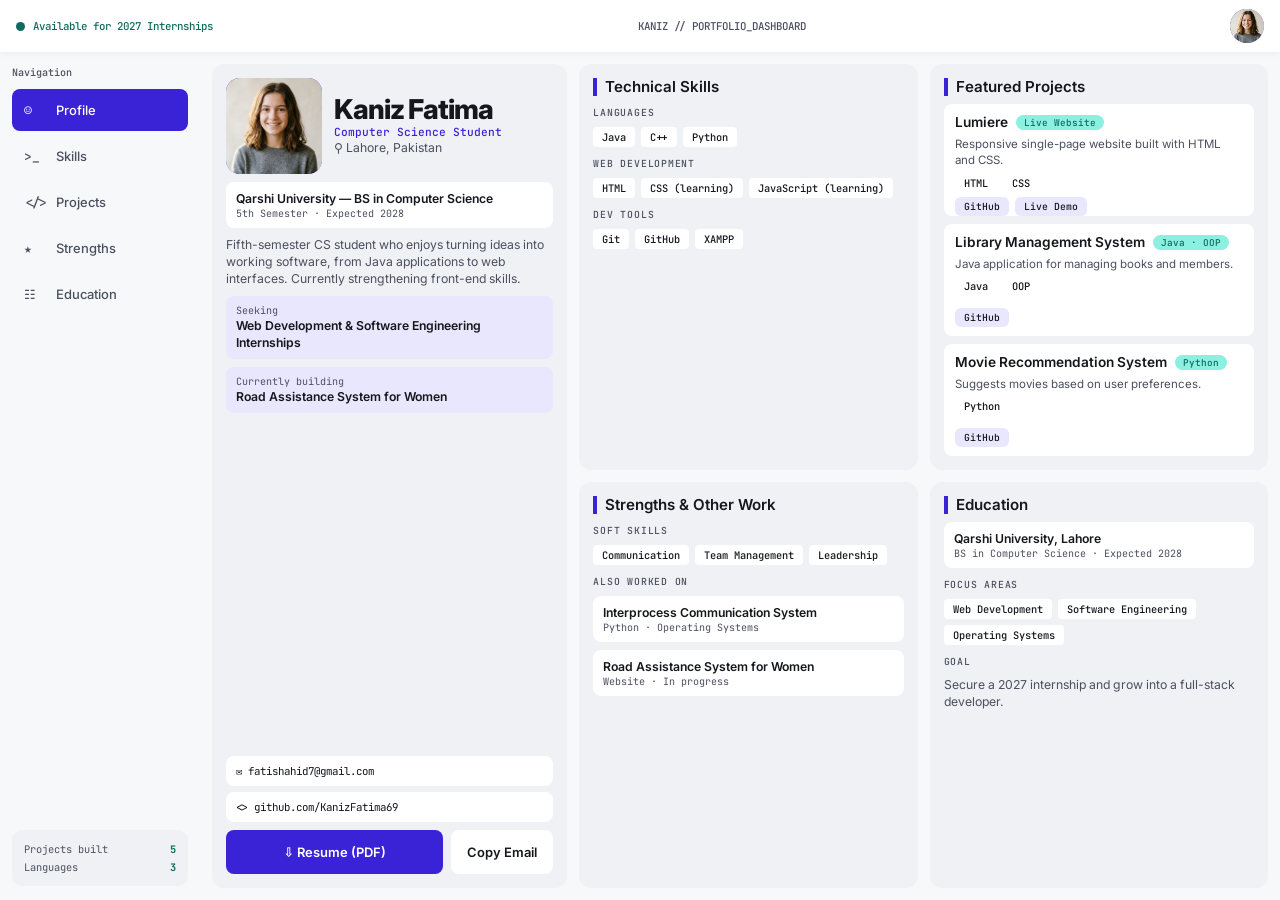
==== web-02/index.html @ efdcded6 "Add files via upload" ====
<!DOCTYPE html>
<html lang="en">
<head>
<meta charset="UTF-8">
<meta name="viewport" content="width=device-width, initial-scale=1, viewport-fit=cover">
<title>Kaniz Fatima | Portfolio Dashboard</title>
<link rel="preconnect" href="https://fonts.googleapis.com">
<link rel="preconnect" href="https://fonts.gstatic.com" crossorigin>
<link href="https://fonts.googleapis.com/css2?family=Inter:wght@400;500;600;800&family=JetBrains+Mono:wght@400;500&display=swap" rel="stylesheet">
<link rel="stylesheet" href="css/style.css">
</head>
<body>
<div class="app">

  <header class="top">
    <span class="open"><i></i>Available for 2027 Internships</span>
    <span class="path">KANIZ // PORTFOLIO_DASHBOARD</span>
    <div class="avatar">KF<img class="pic" alt=""></div>
  </header>

  <aside class="side">
    <p class="lbl">Navigation</p>
    <button class="on" data-go="profile"><span>&#9786;</span>Profile</button>
    <button data-go="skills"><span>&gt;_</span>Skills</button>
    <button data-go="projects"><span>&lt;/&gt;</span>Projects</button>
    <button data-go="strengths"><span>&#9733;</span>Strengths</button>
    <button data-go="education"><span>&#9783;</span>Education</button>
    <div class="stat"><div><span>Projects built</span><b>5</b></div><div><span>Languages</span><b>3</b></div></div>
  </aside>

  <main class="grid">

    <section class="card show" id="profile">
      <div class="who">
        <div class="photo">KF<img class="pic" alt="Kaniz Fatima"></div>
        <div><h1>Kaniz Fatima</h1><p class="role">Computer Science Student</p><p class="muted">&#9906; Lahore, Pakistan</p></div>
      </div>
      <div class="chip edu"><b>Qarshi University &mdash; BS in Computer Science</b><small>5th Semester &middot; Expected 2028</small></div>
      <p class="muted bio">Fifth-semester CS student who enjoys turning ideas into working software, from Java applications to web interfaces. Currently strengthening front-end skills.</p>
      <div class="chip goal"><small>Seeking</small><b>Web Development &amp; Software Engineering Internships</b></div>
      <div class="chip goal"><small>Currently building</small><b>Road Assistance System for Women</b></div>
      <div class="contacts">
        <a class="chip" href="mailto:fatishahid7@gmail.com">&#9993; fatishahid7@gmail.com</a>
        <a class="chip" href="https://github.com/KanizFatima69" target="_blank" rel="noopener">&lt;&gt; github.com/KanizFatima69</a>
      </div>
      <div class="actions">
        <a class="btn pri" href="Kaniz-Fatima-CV.pdf" download>&#8681; Resume (PDF)</a>
        <button class="btn soft" id="copy" type="button">Copy Email</button>
      </div>
    </section>

    <section class="card" id="skills">
      <h2>Technical Skills</h2>
      <h4>Languages</h4><div class="tags"><span>Java</span><span>C++</span><span>Python</span></div>
      <h4>Web Development</h4><div class="tags"><span>HTML</span><span>CSS (learning)</span><span>JavaScript (learning)</span></div>
      <h4>Dev Tools</h4><div class="tags"><span>Git</span><span>GitHub</span><span>XAMPP</span></div>
    </section>

    <section class="card" id="projects">
      <h2>Featured Projects</h2>
      <article class="proj"><div class="pt"><b>Lumiere</b><em>Live Website</em></div>
        <p class="desc">Responsive single-page website built with HTML and CSS.</p>
        <div class="tags"><span>HTML</span><span>CSS</span></div>
        <div class="links"><a href="https://github.com/KanizFatima69/Lumiere-" target="_blank" rel="noopener">GitHub</a><a href="https://KanizFatima69.github.io/lab04/" target="_blank" rel="noopener">Live Demo</a></div></article>
      <article class="proj"><div class="pt"><b>Library Management System</b><em>Java &middot; OOP</em></div>
        <p class="desc">Java application for managing books and members.</p>
        <div class="tags"><span>Java</span><span>OOP</span></div>
        <div class="links"><a href="https://github.com/KanizFatima69" target="_blank" rel="noopener">GitHub</a></div></article>
      <article class="proj"><div class="pt"><b>Movie Recommendation System</b><em>Python</em></div>
        <p class="desc">Suggests movies based on user preferences.</p>
        <div class="tags"><span>Python</span></div>
        <div class="links"><a href="https://github.com/KanizFatima69" target="_blank" rel="noopener">GitHub</a></div></article>
    </section>

    <section class="card" id="strengths">
      <h2>Strengths &amp; Other Work</h2>
      <h4>Soft Skills</h4><div class="tags"><span>Communication</span><span>Team Management</span><span>Leadership</span></div>
      <h4>Also Worked On</h4>
      <div class="chip"><b>Interprocess Communication System</b><small>Python &middot; Operating Systems</small></div>
      <div class="chip"><b>Road Assistance System for Women</b><small>Website &middot; In progress</small></div>
    </section>

    <section class="card" id="education">
      <h2>Education</h2>
      <div class="chip"><b>Qarshi University, Lahore</b><small>BS in Computer Science &middot; Expected 2028</small></div>
      <h4>Focus Areas</h4><div class="tags"><span>Web Development</span><span>Software Engineering</span><span>Operating Systems</span></div>
      <h4>Goal</h4><p class="muted">Secure a 2027 internship and grow into a full-stack developer.</p>
    </section>

  </main>
</div>
<script src="js/script.js"></script>
</body>
</html>
---- web-02/css/style.css ----
:root{--bg:#f7f8fa;--card:#f0f1f4;--chip:#fff;--ink:#15171c;--muted:#4b5060;--accent:#3a22d6;--soft:#e9e7fd;--teal:#0f6b5e;--tealsoft:#8bf0df;--mono:'JetBrains Mono',ui-monospace,monospace;--sans:'Inter',system-ui,sans-serif}
*{box-sizing:border-box;margin:0;padding:0}
html{font-size:clamp(13px,1.6vh,16px)}
html,body{height:100%;overflow:hidden}
body{font-family:var(--sans);background:var(--bg);color:var(--ink);line-height:1.4}
a{color:inherit;text-decoration:none}
:focus-visible{outline:2px solid var(--accent);outline-offset:2px}
.app{height:100dvh;display:grid;grid-template-columns:200px minmax(0,1fr);grid-template-rows:52px minmax(0,1fr);overflow:hidden}

.top{grid-column:1/-1;display:flex;align-items:center;justify-content:space-between;gap:12px;padding:0 16px;background:#fff;box-shadow:0 1px 6px rgba(0,0,0,.06)}
.open{display:flex;align-items:center;gap:8px;font:500 .75rem var(--mono);color:var(--teal)}
.open i{width:9px;height:9px;border-radius:50%;background:var(--teal)}
.path{font:500 .75rem var(--mono);color:var(--muted)}
.avatar,.photo{position:relative;overflow:hidden;display:grid;place-items:center;font-weight:800;color:#fff;background:linear-gradient(135deg,#3a22d6,#7b6bff)}
.avatar{width:34px;height:34px;border-radius:50%;font-size:.75rem}
.pic{position:absolute;inset:0;width:100%;height:100%;object-fit:cover}

.side{padding:14px 12px;display:flex;flex-direction:column;gap:4px;min-height:0}
.lbl{font:500 .7rem var(--mono);color:var(--muted);margin-bottom:6px}
.side button{display:flex;align-items:center;gap:10px;min-height:42px;padding:0 12px;border:0;border-radius:8px;background:none;font:500 .9rem var(--sans);color:var(--muted);cursor:pointer;text-align:left}
.side button span{font-family:var(--mono);width:22px}
.side button:hover{background:var(--soft)}
.side button.on{background:var(--accent);color:#fff}
.stat{margin-top:auto;background:var(--card);border-radius:10px;padding:10px 12px;font:.72rem var(--mono);color:var(--muted)}
.stat div{display:flex;justify-content:space-between;padding:2px 0}
.stat b{color:var(--teal)}

.grid{display:grid;grid-template-columns:1.05fr 1fr 1fr;grid-template-rows:minmax(0,1fr) minmax(0,1fr);gap:12px;padding:12px;min-height:0;min-width:0}
#profile{grid-row:1/3}
.card{background:var(--card);border-radius:12px;padding:14px;display:flex;flex-direction:column;gap:8px;overflow:hidden;min-width:0;min-height:0}
.card h2{font-size:1.05rem;font-weight:600;border-left:4px solid var(--accent);padding-left:8px;line-height:1.2}
.card h4{font:500 .68rem var(--mono);color:var(--muted);letter-spacing:.08em;text-transform:uppercase;margin-top:2px}
.muted{color:var(--muted);font-size:.85rem}
.tags{display:flex;flex-wrap:wrap;gap:6px}
.tags span{background:var(--chip);border-radius:4px;padding:3px 9px;font:500 .72rem var(--mono)}
.chip{background:var(--chip);border-radius:8px;padding:8px 10px;display:flex;flex-direction:column;font-size:.85rem;min-width:0}
.chip small{font:.7rem var(--mono);color:var(--muted)}
.chip b{font-weight:600}

.who{display:flex;gap:12px;align-items:center}
.photo{flex:none;width:clamp(64px,11vh,96px);height:clamp(64px,11vh,96px);border-radius:14px;font-size:1.6rem}
h1{font-size:1.9rem;font-weight:800;letter-spacing:-.04em;line-height:1.1}
.role{font:500 .78rem var(--mono);color:var(--accent)}
.goal{background:var(--soft)}
.contacts{display:grid;grid-template-columns:1fr;gap:6px;margin-top:auto}
.contacts .chip{font:.75rem var(--mono)}
.actions{display:flex;gap:8px}
.btn{display:inline-flex;align-items:center;justify-content:center;min-height:44px;padding:0 16px;border-radius:8px;border:0;font:600 .9rem var(--sans);cursor:pointer}
.btn.pri{background:var(--accent);color:#fff;flex:1}
.btn.soft{background:var(--chip);color:var(--ink)}

.proj{background:var(--chip);border-radius:8px;padding:9px 11px;display:flex;flex-direction:column;gap:4px;flex:1;min-height:0;overflow:hidden}
.pt{display:flex;align-items:center;flex-wrap:wrap;gap:8px}
.pt b{font-size:.95rem;font-weight:600}
.pt em{font:500 .65rem var(--mono);font-style:normal;background:var(--tealsoft);color:var(--teal);padding:1px 8px;border-radius:99px}
.desc{font-size:.8rem;color:var(--muted)}
.links{display:flex;gap:6px;margin-top:auto}
.links a{font:500 .68rem var(--mono);background:var(--soft);padding:3px 9px;border-radius:6px}
.links a:hover{background:var(--accent);color:#fff}

@keyframes fl{0%{box-shadow:0 0 0 3px var(--accent)}100%{box-shadow:0 0 0 0 transparent}}
.flash{animation:fl .9s}
@media(prefers-reduced-motion:reduce){.flash{animation:none}}
@media(max-height:760px){.desc,.bio{display:none}}
@media(max-height:600px){.goal+.goal{display:none}}

/* Tablet & mobile: one panel at a time, bottom tab bar, still no scroll and no slider */
@media(max-width:1100px){
  .app{grid-template-columns:minmax(0,1fr);grid-template-rows:52px minmax(0,1fr) calc(60px + env(safe-area-inset-bottom,0px))}
  .path{display:none}
  .side{grid-row:3;flex-direction:row;padding:0 0 env(safe-area-inset-bottom,0px);gap:0;background:#fff;box-shadow:0 -1px 6px rgba(0,0,0,.06)}
  .lbl,.stat{display:none}
  .side button{flex:1;flex-direction:column;justify-content:center;gap:0;padding:0;border-radius:0;font-size:.68rem;text-align:center}
  .side button span{width:auto;font-size:1rem}
  .grid{grid-row:2;display:block;padding:10px}
  .card{display:none;height:100%}
  .card.show{display:flex}
  .contacts{grid-template-columns:1fr 1fr}
}
@media(max-width:560px){.contacts{grid-template-columns:1fr}.open{font-size:.68rem}}
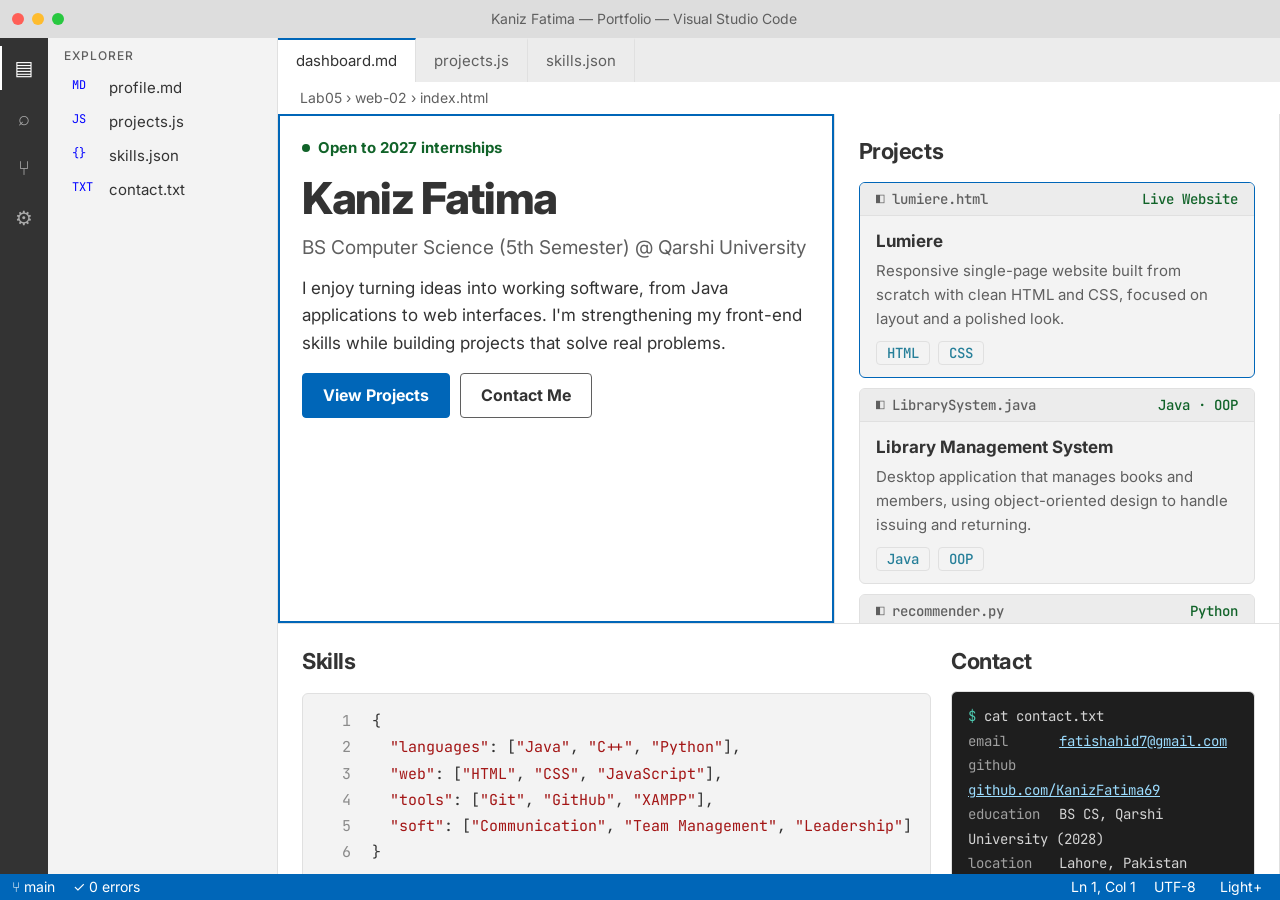
==== commit f8d7054c: "Add files via upload" ====
--- a/web-02/index.html
+++ b/web-02/index.html
@@ -1,94 +1,52 @@
-<!DOCTYPE html>
-<html lang="en">
-<head>
-<meta charset="UTF-8">
-<meta name="viewport" content="width=device-width, initial-scale=1, viewport-fit=cover">
-<title>Kaniz Fatima | Portfolio Dashboard</title>
-<link rel="preconnect" href="https://fonts.googleapis.com">
-<link rel="preconnect" href="https://fonts.gstatic.com" crossorigin>
-<link href="https://fonts.googleapis.com/css2?family=Inter:wght@400;500;600;800&family=JetBrains+Mono:wght@400;500&display=swap" rel="stylesheet">
-<link rel="stylesheet" href="css/style.css">
-</head>
-<body>
-<div class="app">
-
-  <header class="top">
-    <span class="open"><i></i>Available for 2027 Internships</span>
-    <span class="path">KANIZ // PORTFOLIO_DASHBOARD</span>
-    <div class="avatar">KF<img class="pic" alt=""></div>
-  </header>
-
-  <aside class="side">
-    <p class="lbl">Navigation</p>
-    <button class="on" data-go="profile"><span>&#9786;</span>Profile</button>
-    <button data-go="skills"><span>&gt;_</span>Skills</button>
-    <button data-go="projects"><span>&lt;/&gt;</span>Projects</button>
-    <button data-go="strengths"><span>&#9733;</span>Strengths</button>
-    <button data-go="education"><span>&#9783;</span>Education</button>
-    <div class="stat"><div><span>Projects built</span><b>5</b></div><div><span>Languages</span><b>3</b></div></div>
-  </aside>
-
-  <main class="grid">
-
-    <section class="card show" id="profile">
-      <div class="who">
-        <div class="photo">KF<img class="pic" alt="Kaniz Fatima"></div>
-        <div><h1>Kaniz Fatima</h1><p class="role">Computer Science Student</p><p class="muted">&#9906; Lahore, Pakistan</p></div>
-      </div>
-      <div class="chip edu"><b>Qarshi University &mdash; BS in Computer Science</b><small>5th Semester &middot; Expected 2028</small></div>
-      <p class="muted bio">Fifth-semester CS student who enjoys turning ideas into working software, from Java applications to web interfaces. Currently strengthening front-end skills.</p>
-      <div class="chip goal"><small>Seeking</small><b>Web Development &amp; Software Engineering Internships</b></div>
-      <div class="chip goal"><small>Currently building</small><b>Road Assistance System for Women</b></div>
-      <div class="contacts">
-        <a class="chip" href="mailto:fatishahid7@gmail.com">&#9993; fatishahid7@gmail.com</a>
-        <a class="chip" href="https://github.com/KanizFatima69" target="_blank" rel="noopener">&lt;&gt; github.com/KanizFatima69</a>
-      </div>
-      <div class="actions">
-        <a class="btn pri" href="Kaniz-Fatima-CV.pdf" download>&#8681; Resume (PDF)</a>
-        <button class="btn soft" id="copy" type="button">Copy Email</button>
-      </div>
-    </section>
-
-    <section class="card" id="skills">
-      <h2>Technical Skills</h2>
-      <h4>Languages</h4><div class="tags"><span>Java</span><span>C++</span><span>Python</span></div>
-      <h4>Web Development</h4><div class="tags"><span>HTML</span><span>CSS (learning)</span><span>JavaScript (learning)</span></div>
-      <h4>Dev Tools</h4><div class="tags"><span>Git</span><span>GitHub</span><span>XAMPP</span></div>
-    </section>
-
-    <section class="card" id="projects">
-      <h2>Featured Projects</h2>
-      <article class="proj"><div class="pt"><b>Lumiere</b><em>Live Website</em></div>
-        <p class="desc">Responsive single-page website built with HTML and CSS.</p>
-        <div class="tags"><span>HTML</span><span>CSS</span></div>
-        <div class="links"><a href="https://github.com/KanizFatima69/Lumiere-" target="_blank" rel="noopener">GitHub</a><a href="https://KanizFatima69.github.io/lab04/" target="_blank" rel="noopener">Live Demo</a></div></article>
-      <article class="proj"><div class="pt"><b>Library Management System</b><em>Java &middot; OOP</em></div>
-        <p class="desc">Java application for managing books and members.</p>
-        <div class="tags"><span>Java</span><span>OOP</span></div>
-        <div class="links"><a href="https://github.com/KanizFatima69" target="_blank" rel="noopener">GitHub</a></div></article>
-      <article class="proj"><div class="pt"><b>Movie Recommendation System</b><em>Python</em></div>
-        <p class="desc">Suggests movies based on user preferences.</p>
-        <div class="tags"><span>Python</span></div>
-        <div class="links"><a href="https://github.com/KanizFatima69" target="_blank" rel="noopener">GitHub</a></div></article>
-    </section>
-
-    <section class="card" id="strengths">
-      <h2>Strengths &amp; Other Work</h2>
-      <h4>Soft Skills</h4><div class="tags"><span>Communication</span><span>Team Management</span><span>Leadership</span></div>
-      <h4>Also Worked On</h4>
-      <div class="chip"><b>Interprocess Communication System</b><small>Python &middot; Operating Systems</small></div>
-      <div class="chip"><b>Road Assistance System for Women</b><small>Website &middot; In progress</small></div>
-    </section>
-
-    <section class="card" id="education">
-      <h2>Education</h2>
-      <div class="chip"><b>Qarshi University, Lahore</b><small>BS in Computer Science &middot; Expected 2028</small></div>
-      <h4>Focus Areas</h4><div class="tags"><span>Web Development</span><span>Software Engineering</span><span>Operating Systems</span></div>
-      <h4>Goal</h4><p class="muted">Secure a 2027 internship and grow into a full-stack developer.</p>
-    </section>
-
-  </main>
-</div>
-<script src="js/script.js"></script>
-</body>
-</html>+<!DOCTYPE html><html lang="en"><head><meta charset="utf-8"><meta name="viewport" content="width=device-width,initial-scale=1,viewport-fit=cover"><title>Kaniz Fatima | Dashboard</title><link rel="stylesheet" href="https://fonts.googleapis.com/css2?family=Inter:wght@400;500;700;800&family=JetBrains+Mono:wght@500&display=swap"><style>
+  :root{--tb:#3c3c3c;--ab:#333;--sb:#252526;--ed:#1e1e1e;--tab:#2d2d2d;--line:#3c3c3c;--ink:#d4d4d4;--muted:#a0a0a0;--acc:#0e7fd1;--sel:#094771;--card:#252526;--kw:#569cd6;--st:#ce9178;--fn:#dcdcaa;--ty:#4ec9b0;--cm:#6a9955;--va:#9cdcfe;--ok:#4ec9b0;color-scheme:dark;box-sizing:border-box;padding-top:env(safe-area-inset-top,0px);padding-bottom:env(safe-area-inset-bottom,0px)}
+  @media (prefers-color-scheme:light){:root:not([data-theme="dark"]){--tb:#dddddd;--sb:#f3f3f3;--ed:#fff;--tab:#ececec;--line:#e0e0e0;--ink:#333;--muted:#5f5f5f;--acc:#0066b8;--sel:#e4e6f1;--card:#f3f3f3;--kw:#0000ff;--st:#a31515;--fn:#795e26;--ty:#267f99;--cm:#007a00;--va:#001080;--ok:#116329;color-scheme:light}}
+  :root[data-theme="light"]{--tb:#dddddd;--sb:#f3f3f3;--ed:#fff;--tab:#ececec;--line:#e0e0e0;--ink:#333;--muted:#5f5f5f;--acc:#0066b8;--sel:#e4e6f1;--card:#f3f3f3;--kw:#0000ff;--st:#a31515;--fn:#795e26;--ty:#267f99;--cm:#007a00;--va:#001080;--ok:#116329;color-scheme:light}
+  *{box-sizing:border-box}html,body{height:100%;margin:0}html{background:var(--tb)}
+  body{display:flex;flex-direction:column;background:var(--ed);color:var(--ink);font:16px/1.6 Inter,system-ui,sans-serif;overflow:hidden}
+  :focus-visible{outline:2px solid var(--acc);outline-offset:1px}a{color:var(--va)}button{font:inherit;color:inherit;cursor:pointer}
+  .mono,code,.code{font-family:"JetBrains Mono",monospace}
+  .title{flex:none;height:38px;background:var(--tb);display:flex;align-items:center;padding:0 12px;gap:8px;font-size:14px;color:var(--muted)}
+  .title i{width:12px;height:12px;border-radius:50%;display:block}.title span{flex:1;text-align:center;margin-right:52px}
+  .mid{flex:1;display:flex;min-height:0}
+  .act{flex:none;width:48px;background:#333;display:flex;flex-direction:column;align-items:center;gap:6px;padding-top:8px;color:#aaa;font-size:20px}
+  .act b{width:48px;height:44px;display:grid;place-items:center;font-weight:400}.act b.on{color:#fff;box-shadow:inset 2px 0 #fff}
+  .exp{flex:none;width:230px;background:var(--sb);border-right:1px solid var(--line);padding:10px 0;overflow:auto;font-size:15px}
+  .exp h4{margin:0 16px 8px;font:500 12px Inter;letter-spacing:.08em;text-transform:uppercase;color:var(--muted)}
+  .exp a,.exp button{display:flex;gap:8px;width:100%;text-align:left;border:0;background:none;padding:5px 16px 5px 24px;text-decoration:none;color:var(--ink);font-size:15px}
+  .exp a:hover,.exp button:hover{background:var(--sel)}.exp .on{background:var(--sel);color:var(--ink)}
+  .exp em{font-style:normal;font-family:"JetBrains Mono",monospace;color:var(--kw);font-size:12px;width:2.4em}
+  .ed{flex:1;display:flex;flex-direction:column;min-width:0}
+  .tabs{flex:none;display:flex;background:var(--tab);overflow-x:auto}
+  .tabs a,.tabs span{flex:none;padding:9px 18px;font-size:15px;color:var(--muted);text-decoration:none;border-right:1px solid var(--line);border-top:2px solid transparent}
+  .tabs .on{background:var(--ed);color:var(--ink);border-top-color:var(--acc)}.tabs a:hover{color:var(--ink)}
+  .crumb{flex:none;padding:5px 22px;font-size:14px;color:var(--muted)}
+  .scroll{flex:1;overflow:auto;min-height:0}.in{max-width:1040px;margin:0 auto;padding:12px 28px 56px}
+  .status{flex:none;min-height:26px;background:var(--acc);color:#fff;display:flex;gap:18px;align-items:center;padding:0 12px;font-size:14px;overflow-x:auto;white-space:nowrap}
+  .status button{background:none;border:0;padding:0 6px;height:26px}.status button:hover{background:rgba(255,255,255,.2)}.status .r{margin-left:auto}
+  .kw{color:var(--kw)}.s{color:var(--st)}.fn{color:var(--fn)}.ty{color:var(--ty)}.cm{color:var(--cm)}.va{color:var(--va)}
+  .code{font-size:15px;line-height:1.75;counter-reset:n;background:var(--card);border:1px solid var(--line);border-radius:6px;padding:14px 0;overflow-x:auto}
+  .code>div{white-space:pre;padding-right:18px}.code>div::before{counter-increment:n;content:counter(n);display:inline-block;width:3.2em;padding-right:1.4em;text-align:right;color:var(--muted);opacity:.7}
+  h1{font-size:clamp(38px,6vw,64px);font-weight:800;letter-spacing:-.03em;line-height:1.1;margin:0}
+  h2{font-size:clamp(26px,3.4vw,34px);font-weight:700;margin:0 0 6px;letter-spacing:-.02em}h3{margin:0;font-size:20px}
+  .sub{color:var(--cm);font:500 14px "JetBrains Mono",monospace;margin:0 0 20px}
+  .badge{display:inline-flex;gap:8px;align-items:center;font-size:15px;font-weight:700;color:var(--ok);margin-bottom:14px}.badge i{width:8px;height:8px;border-radius:50%;background:currentColor}
+  .lead{font-size:19px;max-width:34em;color:var(--ink);margin:16px 0 22px}.role{color:var(--muted);font-size:19px;margin:10px 0 0}
+  .row{display:flex;flex-wrap:wrap;gap:10px}
+  .btn{display:inline-block;background:var(--acc);color:#fff;border:1px solid var(--acc);padding:9px 20px;border-radius:4px;font-weight:700;text-decoration:none;font-size:16px}.btn.g{background:none;color:var(--ink);border-color:var(--muted)}.btn:hover{filter:brightness(1.12)}
+  .hero{display:grid;grid-template-columns:1.05fr 1fr;gap:32px;align-items:center;padding:40px 0 32px}
+  .sec{padding:44px 0 8px;border-top:1px solid var(--line);margin-top:28px}
+  .chips{display:flex;flex-wrap:wrap;gap:8px}.chip{font:500 14px "JetBrains Mono",monospace;border:1px solid var(--line);border-radius:4px;padding:2px 10px;background:var(--sb);color:var(--ty)}
+  .file{border:1px solid var(--line);border-radius:6px;margin-bottom:16px;background:var(--card);overflow:hidden}.file.ft{border-color:var(--acc)}
+  .fh{display:flex;justify-content:space-between;gap:10px;background:var(--tab);padding:7px 16px;font:500 14px "JetBrains Mono",monospace;color:var(--muted);border-bottom:1px solid var(--line)}
+  .fb{padding:18px 20px}.fb p{margin:8px 0 14px;color:var(--muted)}.tag{color:var(--ok)}
+  .term{background:#1e1e1e;color:#d4d4d4;border:1px solid var(--line);border-radius:6px;padding:16px 20px;font:15px/1.9 "JetBrains Mono",monospace;overflow-x:auto}
+  .term .p{color:#4ec9b0}.term a{color:#9cdcfe}.term span.k{color:#a0a0a0;display:inline-block;width:8em}
+  @media(max-width:860px){.act,.exp{display:none}.hero{grid-template-columns:1fr}.title span{margin-right:0}.in{padding:8px 16px 48px}}
+  @media(prefers-reduced-motion:reduce){*{transition:none!important;scroll-behavior:auto!important}}
+  </style><style>.d{flex:1;display:grid;grid-template-columns:1.25fr 1fr;grid-template-rows:1fr 250px;min-height:0}.d>section{overflow:auto;padding:20px 24px;border-right:1px solid var(--line);border-bottom:1px solid var(--line);min-height:0}.d>section.on{box-shadow:inset 0 0 0 2px var(--acc)}.d h1{font-size:44px}.d h2{font-size:22px;margin-bottom:12px}.d .file{margin-bottom:10px}.d .fb{padding:12px 16px}.d .fb p{margin:4px 0 10px;font-size:15px}.d h3{font-size:17px}.d .lead{font-size:17px;margin:12px 0 16px}.d .code{margin-top:14px}.pan{grid-column:1/3;display:grid;grid-template-columns:1fr 1fr;gap:20px;border-bottom:0!important}.d .term{font-size:14px;line-height:1.75;padding:12px 16px}.d .term span.k{width:6.5em}@media(max-width:860px){body{overflow:auto}.d{display:block}.d>section{overflow:visible}.pan{display:block}}</style></head><body>
+  <div class="title"><i style="background:#ff5f57"></i><i style="background:#febc2e"></i><i style="background:#28c840"></i><span>Kaniz Fatima — Portfolio — Visual Studio Code</span></div>
+  <div class="mid"><nav class="act" aria-hidden="true"><b class="on">▤</b><b>⌕</b><b>⑂</b><b>⚙</b></nav><nav class="exp" aria-label="Explorer"><h4>Explorer</h4><button data-k="a"><em>MD</em>profile.md</button><button data-k="b"><em>JS</em>projects.js</button><button data-k="c"><em>{}</em>skills.json</button><button data-k="c"><em>TXT</em>contact.txt</button></nav>
+  <div class="ed"><div class="tabs"><span class="on">dashboard.md</span><span>projects.js</span><span>skills.json</span></div><div class="crumb">Lab05 › web-02 › index.html</div><div class="d"><section id="a" class="on"><div><div class="badge"><i></i>Open to 2027 internships</div><h1>Kaniz Fatima</h1><p class="role">BS Computer Science (5th Semester) @ Qarshi University</p><p class="lead">I enjoy turning ideas into working software, from Java applications to web interfaces. I'm strengthening my front-end skills while building projects that solve real problems.</p><div class="row"><a class="btn" href="#">View Projects</a><a class="btn g" href="#">Contact Me</a></div></div></section><section id="b"><h2>Projects</h2><article class="file ft"><div class="fh"><span>◧ lumiere.html</span><span class="tag">Live Website</span></div><div class="fb"><h3>Lumiere</h3><p>Responsive single-page website built from scratch with clean HTML and CSS, focused on layout and a polished look.</p><div class="chips"><span class="chip">HTML</span><span class="chip">CSS</span></div></div></article><article class="file"><div class="fh"><span>◧ LibrarySystem.java</span><span class="tag">Java · OOP</span></div><div class="fb"><h3>Library Management System</h3><p>Desktop application that manages books and members, using object-oriented design to handle issuing and returning.</p><div class="chips"><span class="chip">Java</span><span class="chip">OOP</span></div></div></article><article class="file"><div class="fh"><span>◧ recommender.py</span><span class="tag">Python</span></div><div class="fb"><h3>Movie Recommendation System</h3><p>Suggests movies to a user based on their preferences and similar titles.</p><div class="chips"><span class="chip">Python</span></div></div></article><div class="file"><div class="fh"><span>◧ also-worked-on.md</span></div><div class="fb"><ul style="margin:0;padding-left:20px;color:var(--muted)"><li>Interprocess Communication System (Python, OS)</li><li>Road Assistance System for Women (website, in progress)</li></ul></div></div></section><section id="c" class="pan"><div><h2>Skills</h2><div class="code" aria-label="code"><div>{</div><div>  <span class="s">"languages"</span>: [<span class="s">"Java"</span>, <span class="s">"C++"</span>, <span class="s">"Python"</span>],</div><div>  <span class="s">"web"</span>: [<span class="s">"HTML"</span>, <span class="s">"CSS"</span>, <span class="s">"JavaScript"</span>],</div><div>  <span class="s">"tools"</span>: [<span class="s">"Git"</span>, <span class="s">"GitHub"</span>, <span class="s">"XAMPP"</span>],</div><div>  <span class="s">"soft"</span>: [<span class="s">"Communication"</span>, <span class="s">"Team Management"</span>, <span class="s">"Leadership"</span>]</div><div>}</div></div></div><div><h2>Contact</h2><div class="term"><div><span class="p">$</span> cat contact.txt</div><div><span class="k">email</span><a href="mailto:fatishahid7@gmail.com">fatishahid7@gmail.com</a></div><div><span class="k">github</span><a href="https://github.com/KanizFatima69">github.com/KanizFatima69</a></div><div><span class="k">education</span>BS CS, Qarshi University (2028)</div><div><span class="k">location</span>Lahore, Pakistan</div></div><div class="row" style="margin-top:16px"><a class="btn" href="#">Download CV</a><button class="btn g" onclick="navigator.clipboard.writeText('fatishahid7@gmail.com');this.textContent='Email copied'">Copy Email</button></div></div></section></div></div></div>
+  <div class="status"><span>⑂ main</span><span>✓ 0 errors</span><span class="r">Ln 1, Col 1</span><span>UTF-8</span><button id="th">Dark+</button></div>
+  <script>let d=!matchMedia("(prefers-color-scheme:light)").matches;const th=document.getElementById("th");th.textContent=d?"Dark+":"Light+";th.onclick=()=>{d=!d;document.documentElement.dataset.theme=d?"dark":"light";th.textContent=d?"Dark+":"Light+"};document.querySelectorAll(".exp button").forEach(b=>b.onclick=()=>{document.querySelectorAll(".exp button").forEach(x=>x.classList.toggle("on",x===b));document.querySelectorAll(".d>section").forEach(s=>s.classList.toggle("on",s.id===b.dataset.k));document.getElementById(b.dataset.k).scrollIntoView({block:"nearest"})})</script></body></html>
